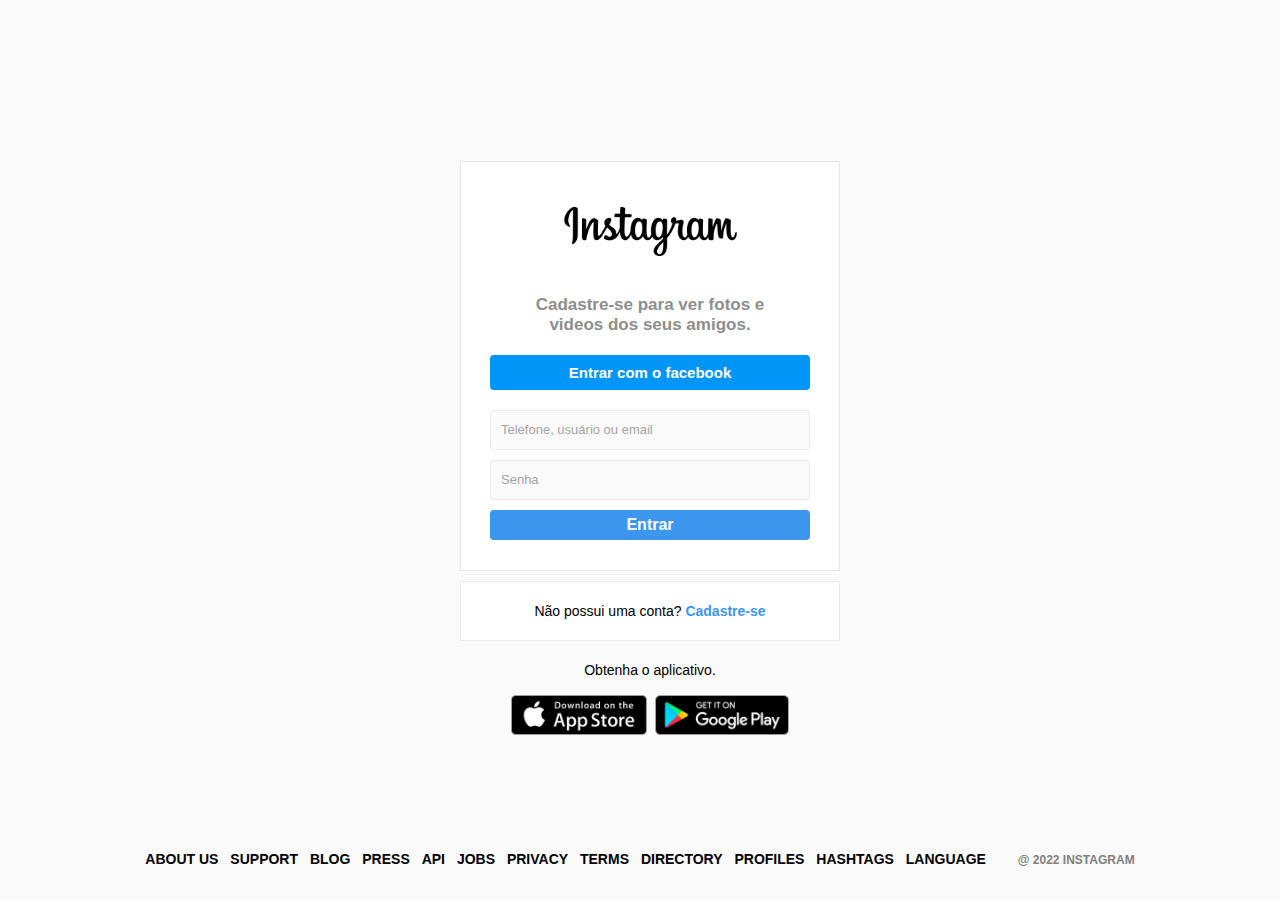
==== signup.html @ c89508d2 "feat: Creating register page" ====
<!DOCTYPE html>
<html lang="pt-br">
<head>
  <meta charset="UTF-8">
  <meta http-equiv="X-UA-Compatible" content="IE=edge">
  <meta name="viewport" content="width=device-width, initial-scale=1.0">
  <link rel="stylesheet" href="style.css" />

  <title>Faça seu cadastro - Instagram</title>
</head>
<body>

  
  <div id="wrapper">
    <!-- Container -->
    <div id="container-signup">

      <div class="column right">

        <div class="login-panel">
          <div class="logo">
            <img class="logo-img" src="assets/logo.png" alt="Logo principal">
          </div>

          <div class="message">
            <span>Cadastre-se para ver fotos e videos dos seus amigos.</span>
          </div>

          <button class="cta-button">Entrar com o facebook</button>

          <form action="">
            <input type="text" placeholder="Telefone, usuário ou email" name="username">
            <input type="password" placeholder="Senha" name="password">
            <input type="submit" value="Entrar">
          </form>

        </div>

        <div class="infobox">
          <p>Não possui uma conta? <a href="signup.html">Cadastre-se</a></p>
        </div>

        <div class="get-app-panel">
          Obtenha o aplicativo.
          <div class="app-buttons">
            <a href="#"><img src="assets/appstore.png" alt="AppStore"></a>
            <a href="#"><img src="assets/googleplay.png" alt="PlayStore"></a>
          </div>
        </div>

      </div>

    </div>

    <footer>
      <div class="footer-inner">
        <a href="#">About us</a>
        <a href="#">Support</a>
        <a href="#">Blog</a>
        <a href="#">Press</a>
        <a href="#">API</a>
        <a href="#">Jobs</a>
        <a href="#">Privacy</a>
        <a href="#">Terms</a>
        <a href="#">Directory</a>
        <a href="#">Profiles</a>
        <a href="#">Hashtags</a>
        <a href="#">Language</a>
        <div class="text-small">@ 2022 Instagram</div>
      </div>
    </footer>

  </div>
</body>
</html>
---- style.css ----
*{
  box-sizing: border-box;
  margin:0;
  padding:0;
}

a{
  color: #3c96ed;
  text-decoration: none;
}

body{
  background: #FAFAFA;
  height: 100%;
  width: 100%;
  margin:0;
  padding:0;
  font-family: Arial, Helvetica, sans-serif;
  font-size: 14px;
  line-height: 18px;
}

#wrapper{
  height: 100vh;
}

#container{
  margin: 0 auto;
  min-height: 100%;
  width: 800px;
  display: flex;
  align-items: center;
}

.column {
  flex-grow: 1;
  width: 50%;
}

.left {
  background-image: url("./assets/main-foto.png");
  background-size: 450px;
  background-repeat: no-repeat;
  background-position: center;
  height: 600px;
  margin-bottom: 50px;
}

.right {
  padding-left: 20px; 
}

.login-panel {
  background-color: white;
  border: 1px solid #E6E6E6;
  text-align: center;
  padding: 20px 0;
}

.logo-img{
  width: 175px;
}

form {
  display: flex;
  flex-direction: column;
  align-items: center;
  justify-content: center;
}

input[type="password"], input[type="text"]{
  background-color: rgba(250, 250, 250, 1);
  border: 1px solid rgb(236, 234, 234);
  height: 40px;
  border-radius: 4px;
  margin-top: 10px;
  padding: 10px;
  font-size: 13px;
  width: 320px;
  color: #000000;
}

input[type="password"]::placeholder, input[type="text"]::placeholder {
  color: rgb(165, 164, 164);
} 

input[type="password"]:focus, input[type="text"]:focus {
  outline: 0;
  border: 1px solid #A1A1A1;
}

input[type="submit"] {
  width: 320px;
  margin-top: 10px;
  height: 30px;
  border: 0;
  background-color: #3C96ED;
  border-radius: 4px;
  color: #FFF;
  font-size: 16px;
  font-weight: bold;
  margin-bottom: 10px;
  cursor: pointer;
}

.infobox {
  background-color: #FFF;
  height: 60px;
  border: 1px solid rgb(236, 234, 234);
  margin: 10px auto 0;
  display: flex;
  justify-content: center;
  align-items: center;
}

.infobox p a {
  font-weight: bold;
  user-select: none;
}

.get-app-panel {
  margin-top: 20px;
  text-align: center;
}

.app-buttons {
  margin-top: 16px;
}

.app-buttons img {
  height: 40px;
  padding: 0 2px;
}

footer {
  text-align: center;
  height: 50px;
  margin-top: -50px;
}

footer a {
  color: #000000;
  text-transform: uppercase;
  font-weight: bold;
  margin-right: 8px;
}

.text-small {
  font-size: 12px;
  font-weight: bold;
  color: grey;
  text-transform: uppercase;
  padding-left: 20px;
  display: inline-block;
}

#container-signup {
  margin: 0 auto;
  min-height: 100%;
  max-width: 400px;
  display: flex;
  align-items: center;
}

.message {
  margin: 10px 70px;
}

.message span {
  text-align: center;
  font-size: 17px;
  font-weight: bold;
  line-height: 20px;
  color: #8E8E8E;
}

.cta-button {
  width: 320px;
  margin: 10px 0;
  height: 35px;
  background-color: #0095F6;
  color: #FFF;
  border: 0;
  border-radius: 4px;
  font-size: 15px;
  cursor: pointer;
  font-weight: bold;
}
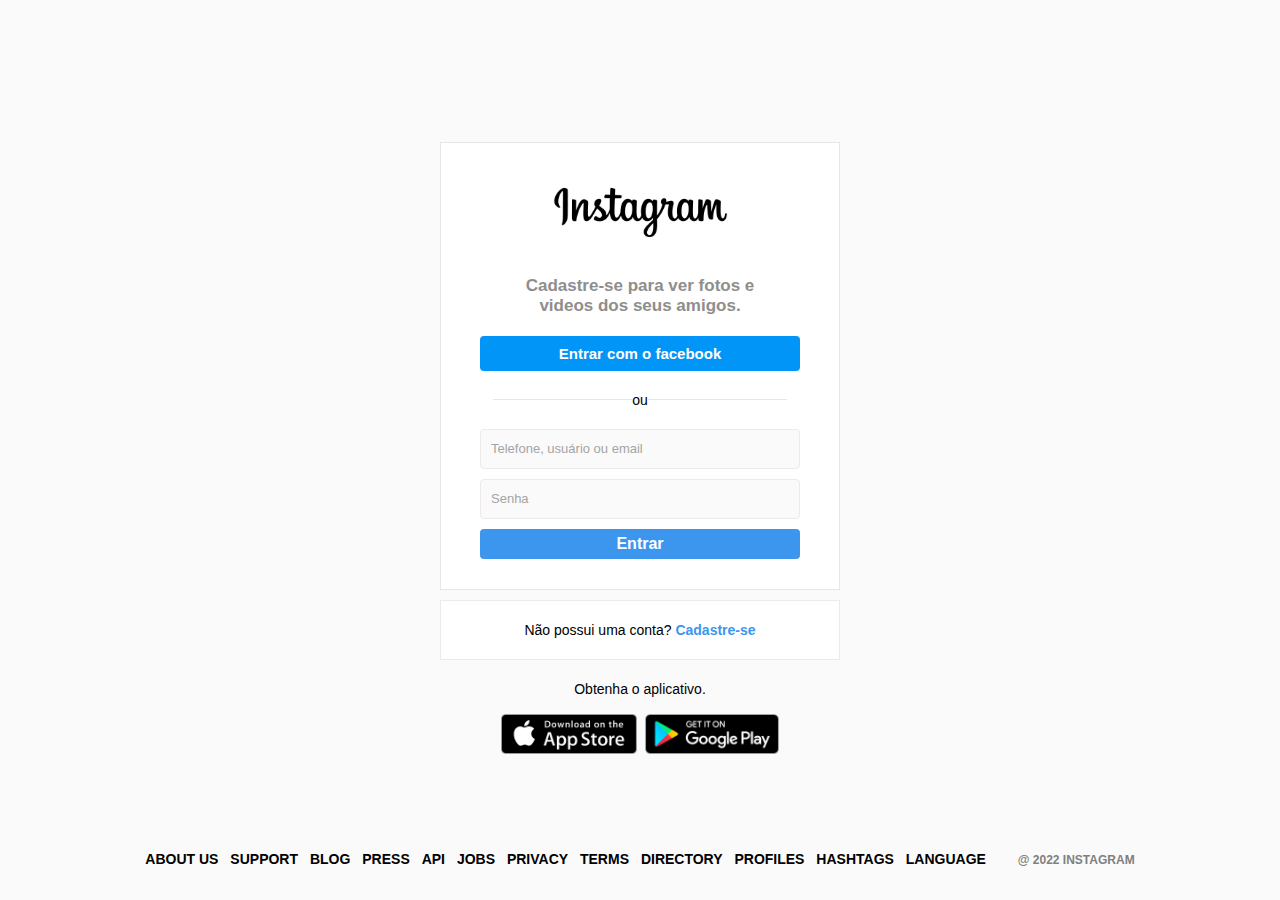
==== commit 3357732a: "feat: Creating register page divisor" ====
--- a/signup.html
+++ b/signup.html
@@ -15,7 +15,7 @@
     <!-- Container -->
     <div id="container-signup">
 
-      <div class="column right">
+      <div class="column">
 
         <div class="login-panel">
           <div class="logo">
@@ -27,6 +27,12 @@
           </div>
 
           <button class="cta-button">Entrar com o facebook</button>
+
+          <div class="divisor-container">
+            <div class="line"></div>
+            <div class="divisor-tag">ou</div>
+            <div class="line"></div>
+          </div>
 
           <form action="">
             <input type="text" placeholder="Telefone, usuário ou email" name="username">
--- a/style.css
+++ b/style.css
@@ -185,4 +185,24 @@
   font-size: 15px;
   cursor: pointer;
   font-weight: bold;
+}
+
+.divisor-container {
+  display: flex;
+  justify-content: center;
+  align-items: center;
+  margin: 10px 0;
+}
+
+.line {
+  height: 1px;
+  background-color: #E6E6E6;
+  width: 35%;
+}
+
+.dividor-tag {
+  font-weight: bold;
+  margin: 0 2.5%;
+  color: #8E8E8E;
+  user-select: none;
 }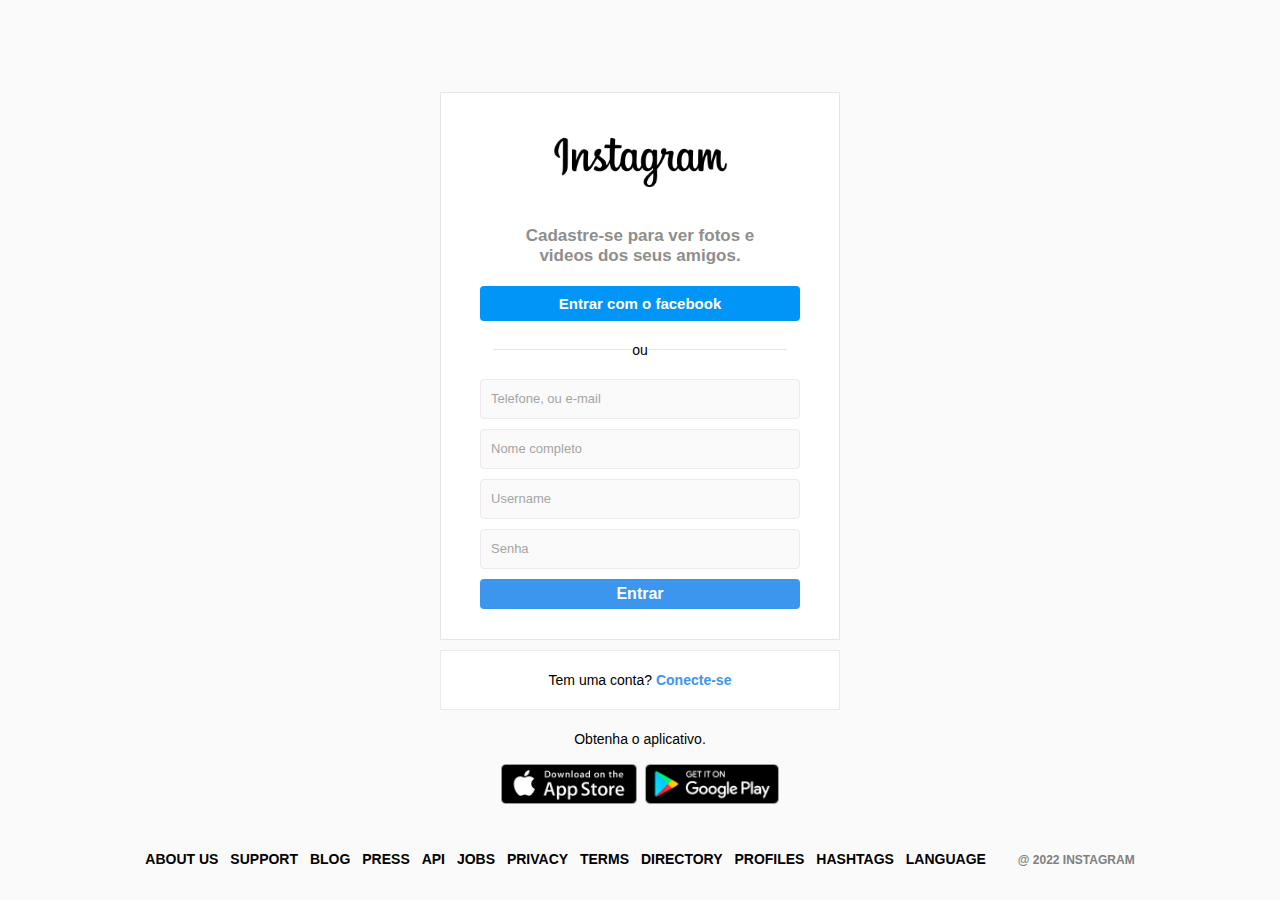
==== commit 237b41a4: "feat: Creating page register inputs" ====
--- a/signup.html
+++ b/signup.html
@@ -35,7 +35,9 @@
           </div>
 
           <form action="">
-            <input type="text" placeholder="Telefone, usuário ou email" name="username">
+            <input type="text" placeholder="Telefone, ou e-mail" name="email">
+            <input type="text" placeholder="Nome completo" name="name">
+            <input type="text" placeholder="Username" name="username">
             <input type="password" placeholder="Senha" name="password">
             <input type="submit" value="Entrar">
           </form>
@@ -43,7 +45,7 @@
         </div>
 
         <div class="infobox">
-          <p>Não possui uma conta? <a href="signup.html">Cadastre-se</a></p>
+          <p>Tem uma conta? <a href="index.html">Conecte-se</a></p>
         </div>
 
         <div class="get-app-panel">
